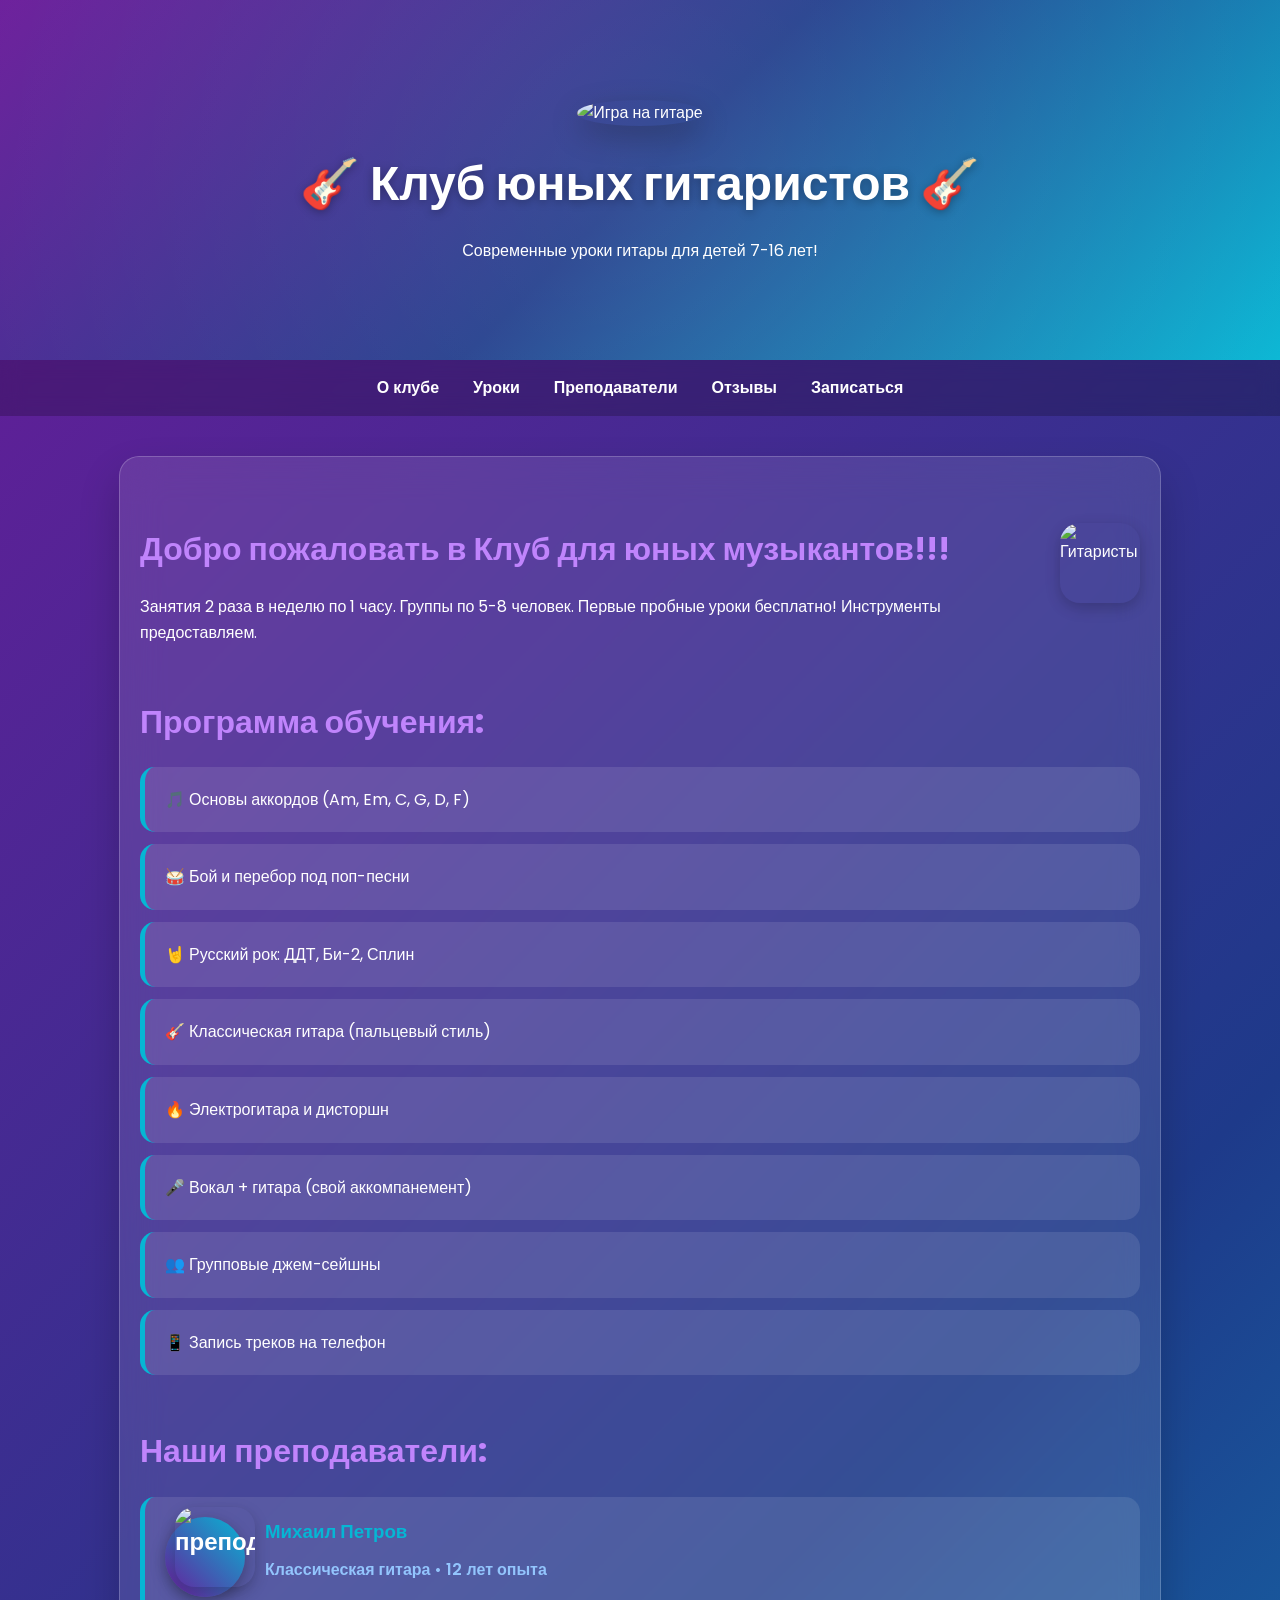
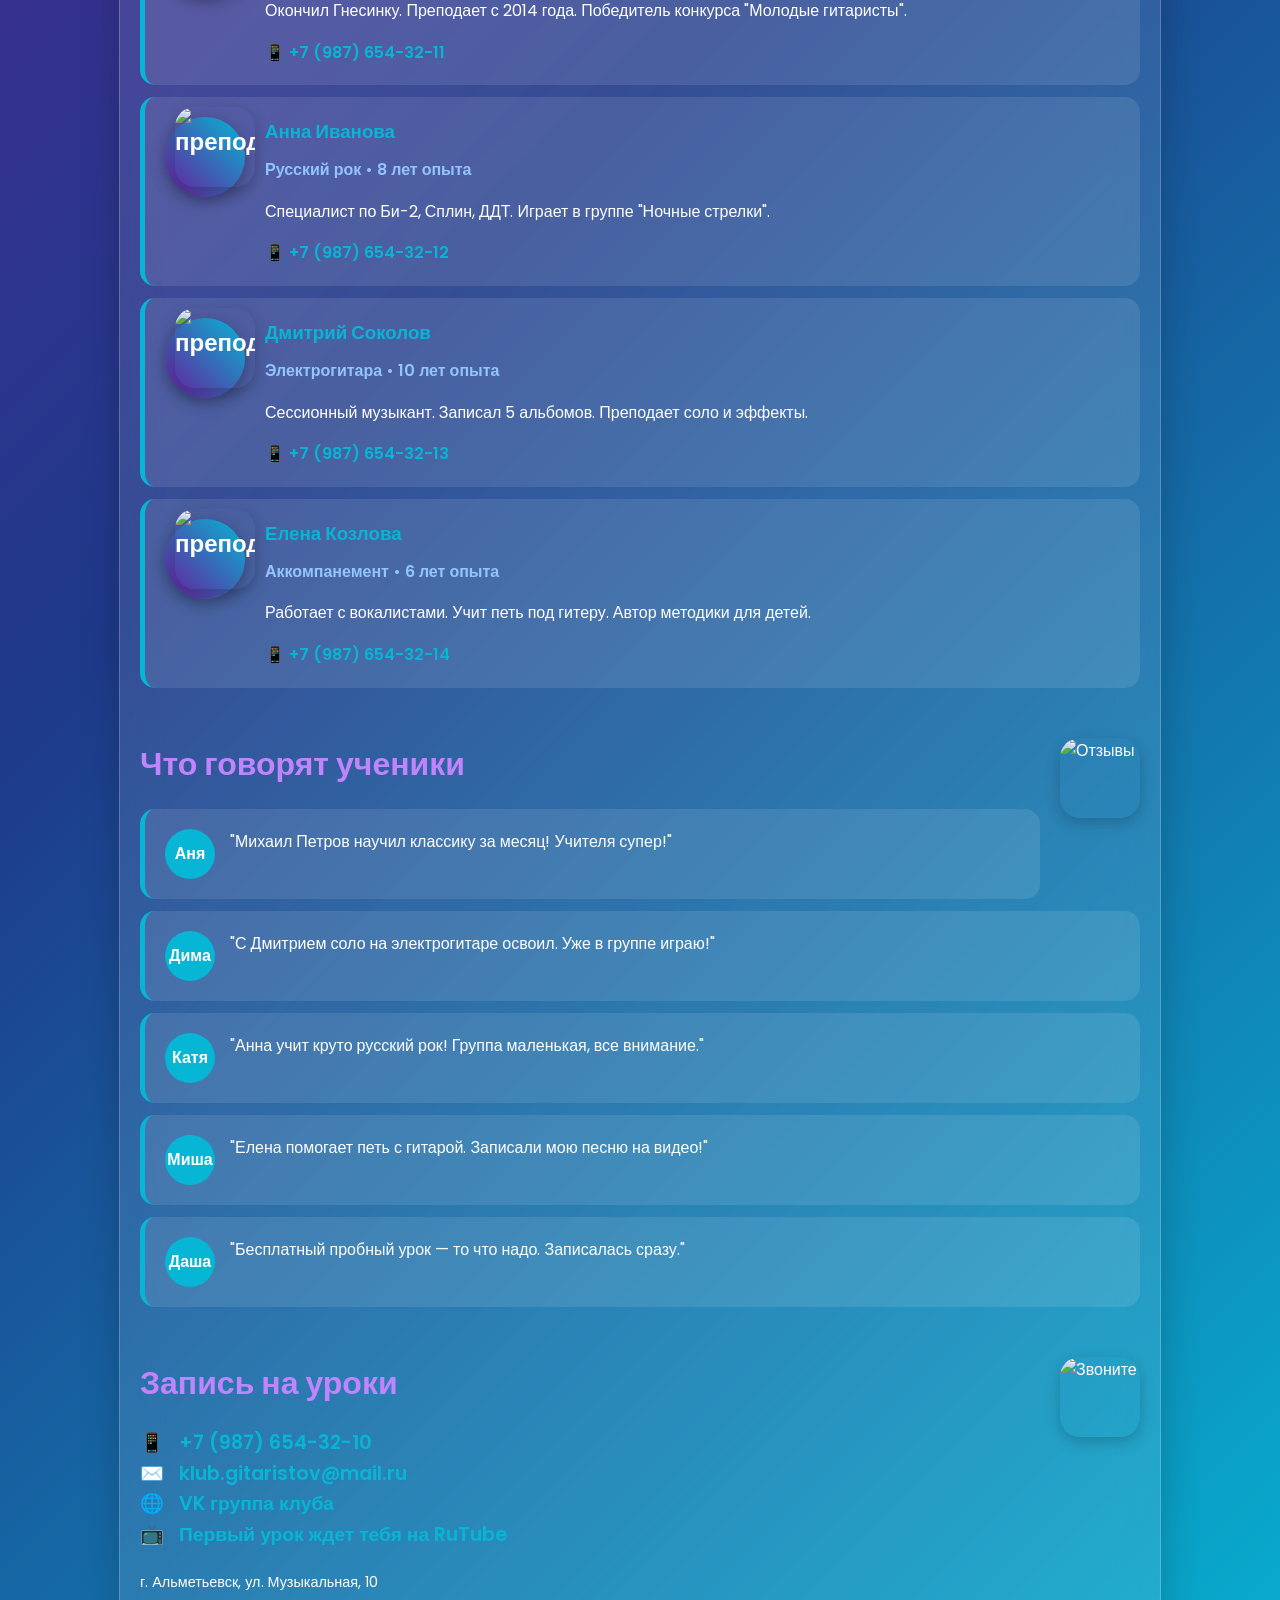
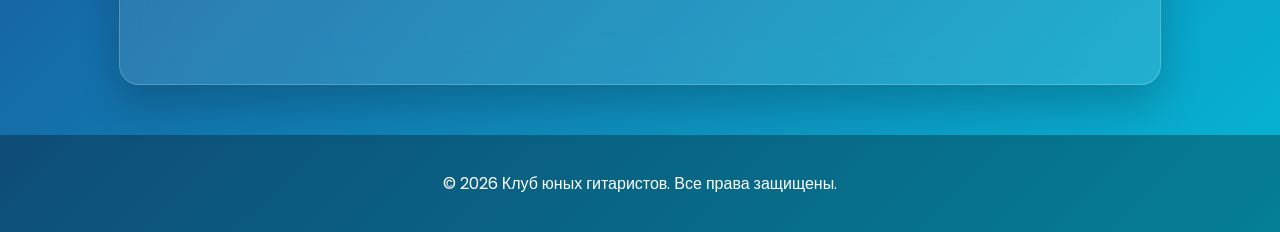
==== index.html @ 3443efaf "Add files via upload" ====
<!DOCTYPE html>
<html lang="ru">
<head>
    <meta charset="UTF-8">
    <meta name="viewport" content="width=device-width, initial-scale=1.0">
    <title>Клуб юных гитаристов</title>
    <link href="https://fonts.googleapis.com/css2?family=Poppins:wght@300;400;600;700&display=swap" rel="stylesheet">
    <link rel="stylesheet" href="./style.css">
 </head>
<body>
    <header>
        <img src="2026-03-13_22-54-46.png" alt="Игра на гитаре" class="hero-gif">
        <h1>🎸 Клуб юных гитаристов 🎸</h1>
        <p>Современные уроки гитары для детей 7-16 лет!</p>
    </header>
    
    <nav>
        <a href="#about">О клубе</a>
        <a href="#lessons">Уроки</a>
        <a href="#teachers">Преподаватели</a>
        <a href="#reviews">Отзывы</a>
        <a href="#contact">Записаться</a>
    </nav>
    
    <div class="container">
        <section id="about">
            <img src="guitar.png" alt="Гитаристы" class="section-icon">
            <h2>Добро пожаловать в Клуб для юных музыкантов!!!</h2>
            <p> Занятия 2 раза в неделю по 1 часу. Группы по 5-8 человек. Первые пробные уроки бесплатно! Инструменты предоставляем.</p>
        </section>
        
        <section id="lessons">
            <h2>Программа обучения: </h2>
            <ul>
                <li>🎵 Основы аккордов (Am, Em, C, G, D, F)</li>
                <li>🥁 Бой и перебор под поп-песни</li>
                <li>🤘 Русский рок: ДДТ, Би-2, Сплин</li>
                <li>🎸 Классическая гитара (пальцевый стиль)</li>
                <li>🔥 Электрогитара и дисторшн</li>
                <li>🎤 Вокал + гитара (свой аккомпанемент)</li>
                <li>👥 Групповые джем-сейшны</li>
                <li>📱 Запись треков на телефон</li>
            </ul>
        </section>
        
        <section id="teachers" class="teachers">

            <h2>Наши преподаватели:</h2>
            <ul>
                <li class="teacher">
                    <div class="teacher-avatar"> <img src="учитель" alt="препод" class="section-icon"></div>
                    <div class="teacher-info">
                        <h3>Михаил Петров</h3>
                        <div class="teacher-specialty">Классическая гитара • 12 лет опыта</div>
                        <p>Окончил Гнесинку. Преподает с 2014 года. Победитель конкурса "Молодые гитаристы".</p>
                        <div class="teacher-contact">📱 <a href="tel:+79876543211">+7 (987) 654-32-11</a></div>
                    </div>
                </li>
                <li class="teacher">
                    <div class="teacher-avatar"> <img src="2026-03-13_23-21-17.png" alt="препод" class="section-icon"></div>
                    <div class="teacher-info">
                        <h3>Анна Иванова</h3>
                        <div class="teacher-specialty">Русский рок • 8 лет опыта</div>
                        <p>Специалист по Би-2, Сплин, ДДТ. Играет в группе "Ночные стрелки".</p>
                        <div class="teacher-contact">📱 <a href="tel:+79876543212">+7 (987) 654-32-12</a></div>
                    </div>
                </li>
                <li class="teacher">
                    <div class="teacher-avatar"> <img src="diploma.webp" alt="препод" class="section-icon"></div>
                    <div class="teacher-info">
                        <h3>Дмитрий Соколов</h3>
                        <div class="teacher-specialty">Электрогитара • 10 лет опыта</div>
                        <p>Сессионный музыкант. Записал 5 альбомов. Преподает соло и эффекты.</p>
                        <div class="teacher-contact">📱 <a href="tel:+79876543213">+7 (987) 654-32-13</a></div>
                    </div>
                </li>
                <li class="teacher">
                    <div class="teacher-avatar"><img src="2026-03-13_23-23-14.png" alt="препод" class="section-icon"></div>
                    <div class="teacher-info">
                        <h3>Елена Козлова</h3>
                        <div class="teacher-specialty">Аккомпанемент • 6 лет опыта</div>
                        <p>Работает с вокалистами. Учит петь под гитеру. Автор методики для детей.</p>
                        <div class="teacher-contact">📱 <a href="tel:+79876543214">+7 (987) 654-32-14</a></div>
                    </div>
                </li>
            </ul>
        </section>
        
        <section id="reviews" class="reviews">
            <img src="2026-03-13_23-25-51.png" alt="Отзывы" class="section-icon">
            <h2>Что говорят ученики </h2>
            <ul>
                <li>
                    <div class="avatar">Аня</div>
                    <div>"Михаил Петров научил классику за месяц! Учителя супер!"</div>
                </li>
                <li>
                    <div class="avatar">Дима</div>
                    <div>"С Дмитрием соло на электрогитаре освоил. Уже в группе играю!"</div>
                </li>
                <li>
                    <div class="avatar">Катя</div>
                    <div>"Анна учит круто русский рок! Группа маленькая, все внимание."</div>
                </li>
                <li>
                    <div class="avatar">Миша</div>
                    <div>"Елена помогает петь с гитарой. Записали мою песню на видео!"</div>
                </li>
                <li>
                    <div class="avatar">Даша</div>
                    <div>"Бесплатный пробный урок — то что надо. Записалась сразу."</div>
                </li>
            </ul>
        </section>
        
        <section id="contact">
            <img src="be64d8192923ea195457f5225256c4e55a5cf8622889a5df0e7a32a236cbfb42.gif" alt="Звоните" class="section-icon">
            <h2>Запись на уроки</h2>
            <div class="contact-item">
                📱 <a href="tel:+79876543210">+7 (987) 654-32-10</a>
            </div>
            <div class="contact-item">
                ✉️ <a href="mailto:klub.gitaristov@mail.ru">klub.gitaristov@mail.ru</a>
            </div>
            <div class="contact-item">
                🌐 <a href="https://vk.com/young_guitarists" target="_blank">VK группа клуба</a>
            </div>
            <div class="contact-item">
                📺 <a href="https://rutube.ru/video/31aaf0fa95328f7181f732f80e851cb1/?r=wd" target="_blank">Первый урок ждет тебя на RuTube</a>
            </div>
            <p style="margin-top: 20px; font-size: 0.9em;">г. Альметьевск, ул. Музыкальная, 10</p>
        </section>
    </div>
    
    <footer>
        <p>&copy; 2026 Клуб юных гитаристов. Все права защищены.</p>
    </footer>
</body>
</html>
---- style.css ----
:root {
            --purple: #6a1b9a;
            --blue: #1e3a8a;
            --cyan: #06b6d4;
            --light-purple: #c084fc;
            --light-blue: #93c5fd;
            --gradient: linear-gradient(135deg, var(--purple), var(--blue), var(--cyan));
        }
        body {
            font-family: 'Poppins', sans-serif;
            margin: 0;
            padding: 0;
            background: var(--gradient);
            color: white;
            line-height: 1.6;
        }
        header {
            text-align: center;
            padding: 80px 20px;
            background: var(--gradient);
            position: relative;
            overflow: hidden;
        }
        .hero-gif {
            width: 200px;
            height: 200px;
            margin: 20px auto;
            border-radius: 50%;
            box-shadow: 0 10px 30px rgba(0,0,0,0.3);
        }
        header::before {
            content: '';
            position: absolute;
            top: -50%;
            left: -50%;
            width: 200%;
            height: 200%;
            background: radial-gradient(circle, rgba(255,255,255,0.1) 0%, transparent 70%);
            animation: rotate 20s linear infinite;
        }
        @keyframes rotate {
            0% { transform: rotate(0deg); }
            100% { transform: rotate(360deg); }
        }
        header h1 {
            font-size: 3em;
            margin: 0;
            text-shadow: 0 2px 10px rgba(0,0,0,0.3);
            position: relative;
            z-index: 1;
        }
        nav {
            background: rgba(0,0,0,0.2);
            backdrop-filter: blur(10px);
            padding: 15px;
            text-align: center;
            position: sticky;
            top: 0;
            z-index: 10;
        }
        nav a {
            color: white;
            text-decoration: none;
            margin: 0 15px;
            font-weight: 600;
            font-size: 1em;
            transition: all 0.3s ease;
            border-bottom: 2px solid transparent;
        }
        nav a:hover {
            color: var(--cyan);
            border-bottom-color: var(--cyan);
            transform: translateY(-2px);
        }
        .container {
            max-width: 1000px;
            margin: 40px auto;
            padding: 40px 20px;
            background: rgba(255,255,255,0.1);
            backdrop-filter: blur(20px);
            border-radius: 20px;
            box-shadow: 0 20px 40px rgba(0,0,0,0.2);
            border: 1px solid rgba(255,255,255,0.2);
        }
        section {
            margin-bottom: 50px;
            opacity: 0;
            transform: translateY(30px);
            animation: fadeInUp 0.8s ease forwards;
        }
        section:nth-child(1) { animation-delay: 0.1s; }
        section:nth-child(2) { animation-delay: 0.2s; }
        section:nth-child(3) { animation-delay: 0.3s; }
        section:nth-child(4) { animation-delay: 0.4s; }
        section:nth-child(5) { animation-delay: 0.5s; }
        @keyframes fadeInUp {
            to { opacity: 1; transform: translateY(0); }
        }
        h2 {
            font-size: 2em;
            margin-bottom: 20px;
            background: var(--light-purple);
            -webkit-background-clip: text;
            -webkit-text-fill-color: transparent;
            background-clip: text;
        }
        .section-icon {
            width: 80px;
            height: 80px;
            float: right;
            margin: 0 0 20px 20px;
            border-radius: 20px;
            box-shadow: 0 5px 15px rgba(0,0,0,0.2);
        }
        ul {
            list-style: none;
            padding: 0;
        }
        ul li {
            background: rgba(255,255,255,0.1);
            margin: 12px 0;
            padding: 20px;
            border-radius: 15px;
            border-left: 5px solid var(--cyan);
            transition: all 0.3s ease;
            backdrop-filter: blur(10px);
        }
        ul li:hover {
            transform: translateX(10px);
            box-shadow: 0 10px 25px rgba(0,0,0,0.2);
        }
        .teacher {
            display: flex;
            align-items: flex-start;
            gap: 20px;
        }
        .teacher-avatar {
            width: 80px;
            height: 80px;
            border-radius: 50%;
            background: linear-gradient(45deg, var(--purple), var(--cyan));
            display: flex;
            align-items: center;
            justify-content: center;
            font-size: 1.5em;
            font-weight: bold;
            flex-shrink: 0;
            box-shadow: 0 5px 15px rgba(0,0,0,0.3);
        }
        .teacher-info h3 {
            margin: 0 0 10px 0;
            color: var(--cyan);
        }
        .teacher-specialty {
            font-weight: 600;
            color: var(--light-blue);
            margin-bottom: 10px;
        }
        .teacher-contact a {
            color: var(--cyan);
            text-decoration: none;
            font-weight: 600;
        }
        .teacher-contact a:hover {
            text-shadow: 0 0 10px var(--cyan);
        }
        .reviews li {
            display: flex;
            align-items: flex-start;
            gap: 15px;
        }
        .reviews .avatar {
            width: 50px;
            height: 50px;
            border-radius: 50%;
            background: var(--cyan);
            display: flex;
            align-items: center;
            justify-content: center;
            font-weight: bold;
            flex-shrink: 0;
        }
        .contact-item {
            display: flex;
            align-items: center;
            gap: 15px;
            font-size: 1.2em;
        }
        .contact-item a {
            color: var(--cyan);
            text-decoration: none;
            font-weight: 600;
            transition: color 0.3s;
        }
        .contact-item a:hover {
            color: white;
            text-shadow: 0 0 10px var(--cyan);
        }
        footer {
            background: rgba(0,0,0,0.3);
            text-align: center;
            padding: 20px;
            margin-top: 50px;
        }
        @media (max-width: 768px) {
            .hero-gif { width: 150px; height: 150px; }
            header h1 { font-size: 2em; }
            nav a { display: block; margin: 10px 0; }
            .container { margin: 20px; padding: 20px; }
            .section-icon { float: none; display: block; margin: 0 auto 20px; width: 60px; height: 60px; }
            .teacher, .reviews li { flex-direction: column; align-items: center; text-align: center; }
            .teacher-avatar { width: 60px; height: 60px; font-size: 1.2em; }
        }
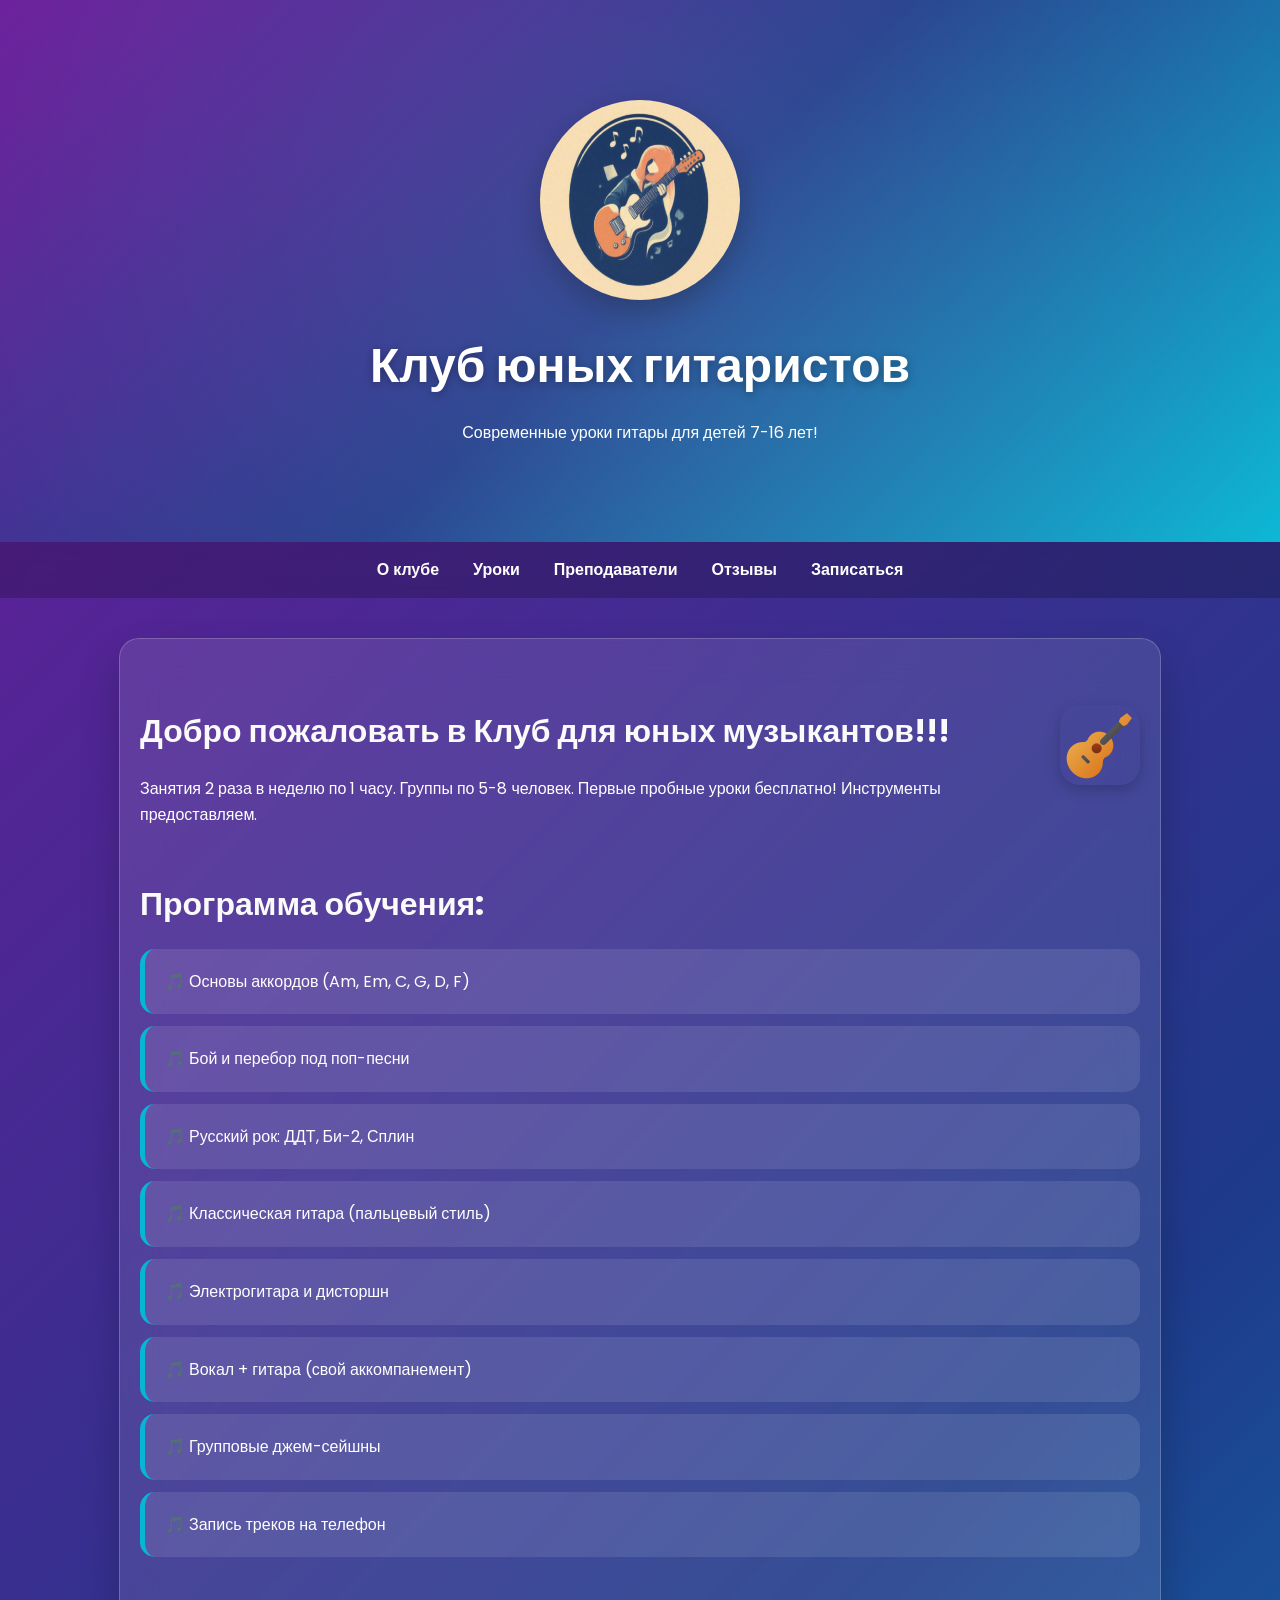
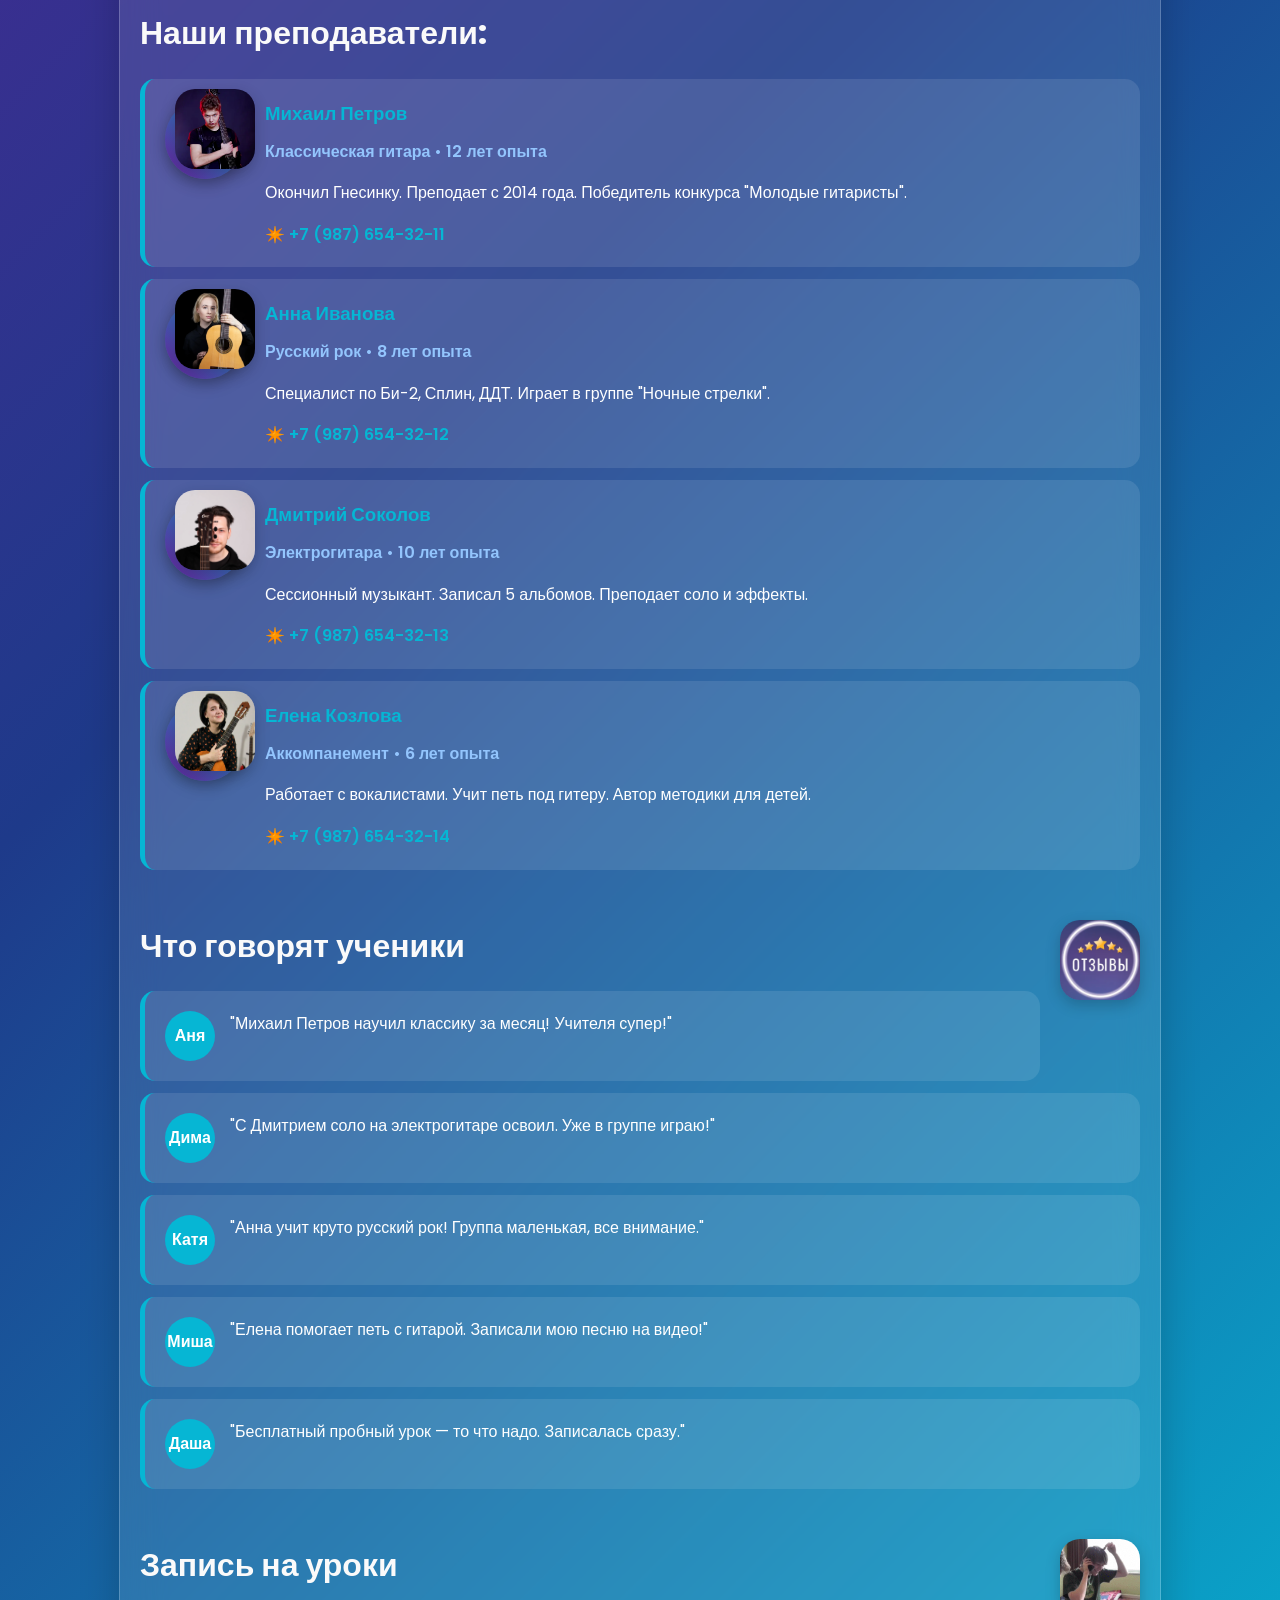
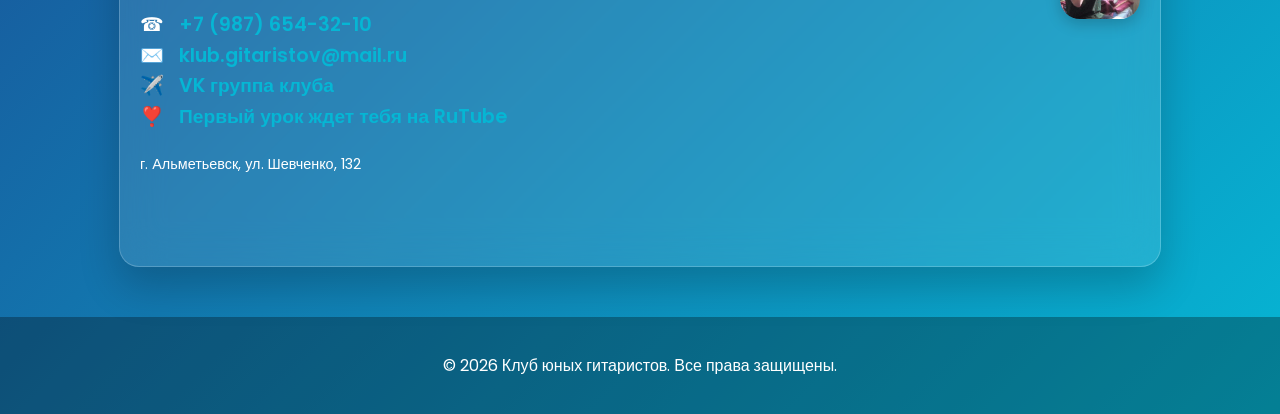
==== commit e78efd31: "обноваа!!!!!!!!" ====
--- a/index.html
+++ b/index.html
@@ -9,8 +9,8 @@
  </head>
 <body>
     <header>
-        <img src="2026-03-13_22-54-46.png" alt="Игра на гитаре" class="hero-gif">
-        <h1>🎸 Клуб юных гитаристов 🎸</h1>
+        <img src="/img/2026-03-13_22-54-46.png" alt="Игра на гитаре" class="hero-gif">
+        <h1>Клуб юных гитаристов</h1>
         <p>Современные уроки гитары для детей 7-16 лет!</p>
     </header>
     
@@ -24,7 +24,7 @@
     
     <div class="container">
         <section id="about">
-            <img src="guitar.png" alt="Гитаристы" class="section-icon">
+            <img src="/img/guitar.png" alt="Гитаристы" class="section-icon">
             <h2>Добро пожаловать в Клуб для юных музыкантов!!!</h2>
             <p> Занятия 2 раза в неделю по 1 часу. Группы по 5-8 человек. Первые пробные уроки бесплатно! Инструменты предоставляем.</p>
         </section>
@@ -33,13 +33,13 @@
             <h2>Программа обучения: </h2>
             <ul>
                 <li>🎵 Основы аккордов (Am, Em, C, G, D, F)</li>
-                <li>🥁 Бой и перебор под поп-песни</li>
-                <li>🤘 Русский рок: ДДТ, Би-2, Сплин</li>
-                <li>🎸 Классическая гитара (пальцевый стиль)</li>
-                <li>🔥 Электрогитара и дисторшн</li>
-                <li>🎤 Вокал + гитара (свой аккомпанемент)</li>
-                <li>👥 Групповые джем-сейшны</li>
-                <li>📱 Запись треков на телефон</li>
+                <li>🎵 Бой и перебор под поп-песни</li>
+                <li>🎵 Русский рок: ДДТ, Би-2, Сплин</li>
+                <li>🎵 Классическая гитара (пальцевый стиль)</li>
+                <li>🎵 Электрогитара и дисторшн</li>
+                <li>🎵 Вокал + гитара (свой аккомпанемент)</li>
+                <li>🎵 Групповые джем-сейшны</li>
+                <li>🎵 Запись треков на телефон</li>
             </ul>
         </section>
         
@@ -48,46 +48,46 @@
             <h2>Наши преподаватели:</h2>
             <ul>
                 <li class="teacher">
-                    <div class="teacher-avatar"> <img src="учитель" alt="препод" class="section-icon"></div>
+                    <div class="teacher-avatar"> <img src="/img/Screenshot_20260326_104115.png" alt="препод" class="section-icon"></div>
                     <div class="teacher-info">
                         <h3>Михаил Петров</h3>
                         <div class="teacher-specialty">Классическая гитара • 12 лет опыта</div>
                         <p>Окончил Гнесинку. Преподает с 2014 года. Победитель конкурса "Молодые гитаристы".</p>
-                        <div class="teacher-contact">📱 <a href="tel:+79876543211">+7 (987) 654-32-11</a></div>
+                        <div class="teacher-contact">✴️ <a href="tel:+79876543211">+7 (987) 654-32-11</a></div>
                     </div>
                 </li>
                 <li class="teacher">
-                    <div class="teacher-avatar"> <img src="2026-03-13_23-21-17.png" alt="препод" class="section-icon"></div>
+                    <div class="teacher-avatar"> <img src="/img/2026-03-13_23-21-17.png" alt="препод" class="section-icon"></div>
                     <div class="teacher-info">
                         <h3>Анна Иванова</h3>
                         <div class="teacher-specialty">Русский рок • 8 лет опыта</div>
                         <p>Специалист по Би-2, Сплин, ДДТ. Играет в группе "Ночные стрелки".</p>
-                        <div class="teacher-contact">📱 <a href="tel:+79876543212">+7 (987) 654-32-12</a></div>
+                        <div class="teacher-contact">✴️ <a href="tel:+79876543212">+7 (987) 654-32-12</a></div>
                     </div>
                 </li>
                 <li class="teacher">
-                    <div class="teacher-avatar"> <img src="diploma.webp" alt="препод" class="section-icon"></div>
+                    <div class="teacher-avatar"> <img src="/img/diploma.webp" alt="препод" class="section-icon"></div>
                     <div class="teacher-info">
                         <h3>Дмитрий Соколов</h3>
                         <div class="teacher-specialty">Электрогитара • 10 лет опыта</div>
                         <p>Сессионный музыкант. Записал 5 альбомов. Преподает соло и эффекты.</p>
-                        <div class="teacher-contact">📱 <a href="tel:+79876543213">+7 (987) 654-32-13</a></div>
+                        <div class="teacher-contact">✴️ <a href="tel:+79876543213">+7 (987) 654-32-13</a></div>
                     </div>
                 </li>
                 <li class="teacher">
-                    <div class="teacher-avatar"><img src="2026-03-13_23-23-14.png" alt="препод" class="section-icon"></div>
+                    <div class="teacher-avatar"><img src="/img/2026-03-13_23-23-14.png" alt="препод" class="section-icon"></div>
                     <div class="teacher-info">
                         <h3>Елена Козлова</h3>
                         <div class="teacher-specialty">Аккомпанемент • 6 лет опыта</div>
                         <p>Работает с вокалистами. Учит петь под гитеру. Автор методики для детей.</p>
-                        <div class="teacher-contact">📱 <a href="tel:+79876543214">+7 (987) 654-32-14</a></div>
+                        <div class="teacher-contact">✴️ <a href="tel:+79876543214">+7 (987) 654-32-14</a></div>
                     </div>
                 </li>
             </ul>
         </section>
         
         <section id="reviews" class="reviews">
-            <img src="2026-03-13_23-25-51.png" alt="Отзывы" class="section-icon">
+            <img src="/img/2026-03-13_23-25-51.png" alt="Отзывы" class="section-icon">
             <h2>Что говорят ученики </h2>
             <ul>
                 <li>
@@ -114,21 +114,21 @@
         </section>
         
         <section id="contact">
-            <img src="be64d8192923ea195457f5225256c4e55a5cf8622889a5df0e7a32a236cbfb42.gif" alt="Звоните" class="section-icon">
+            <img src="/img/be64d8192923ea195457f5225256c4e55a5cf8622889a5df0e7a32a236cbfb42.gif" alt="Звоните" class="section-icon">
             <h2>Запись на уроки</h2>
             <div class="contact-item">
-                📱 <a href="tel:+79876543210">+7 (987) 654-32-10</a>
+                ☎ <a href="tel:+79876543210">+7 (987) 654-32-10</a>
             </div>
             <div class="contact-item">
                 ✉️ <a href="mailto:klub.gitaristov@mail.ru">klub.gitaristov@mail.ru</a>
             </div>
             <div class="contact-item">
-                🌐 <a href="https://vk.com/young_guitarists" target="_blank">VK группа клуба</a>
+                ✈️ <a href="https://vk.com/young_guitarists" target="_blank">VK группа клуба</a>
             </div>
             <div class="contact-item">
-                📺 <a href="https://rutube.ru/video/31aaf0fa95328f7181f732f80e851cb1/?r=wd" target="_blank">Первый урок ждет тебя на RuTube</a>
+                ❣️ <a href="https://rutube.ru/video/31aaf0fa95328f7181f732f80e851cb1/?r=wd" target="_blank">Первый урок ждет тебя на RuTube</a>
             </div>
-            <p style="margin-top: 20px; font-size: 0.9em;">г. Альметьевск, ул. Музыкальная, 10</p>
+            <p style="margin-top: 20px; font-size: 0.9em;">г. Альметьевск, ул. Шевченко, 132</p>
         </section>
     </div>
     
--- a/style.css
+++ b/style.css
@@ -2,7 +2,7 @@
             --purple: #6a1b9a;
             --blue: #1e3a8a;
             --cyan: #06b6d4;
-            --light-purple: #c084fc;
+            --light-purple: #fafafa;
             --light-blue: #93c5fd;
             --gradient: linear-gradient(135deg, var(--purple), var(--blue), var(--cyan));
         }
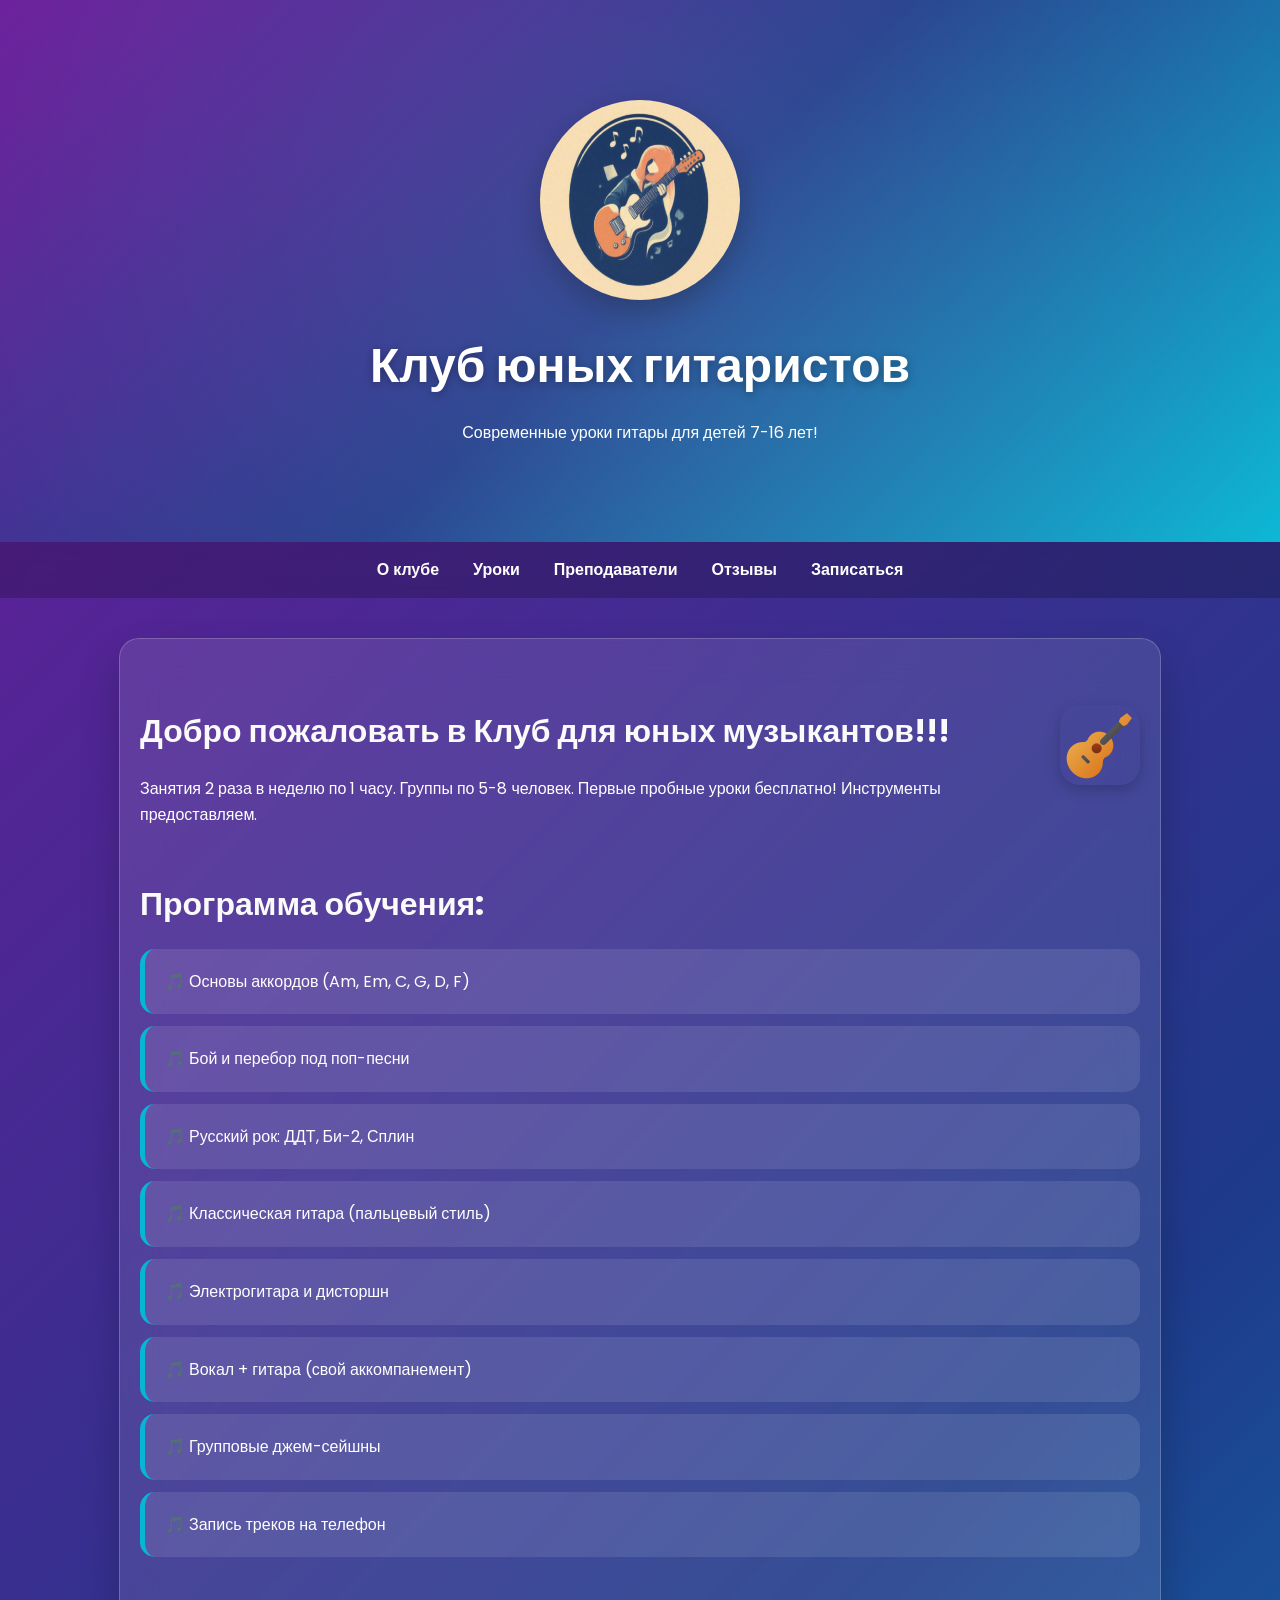
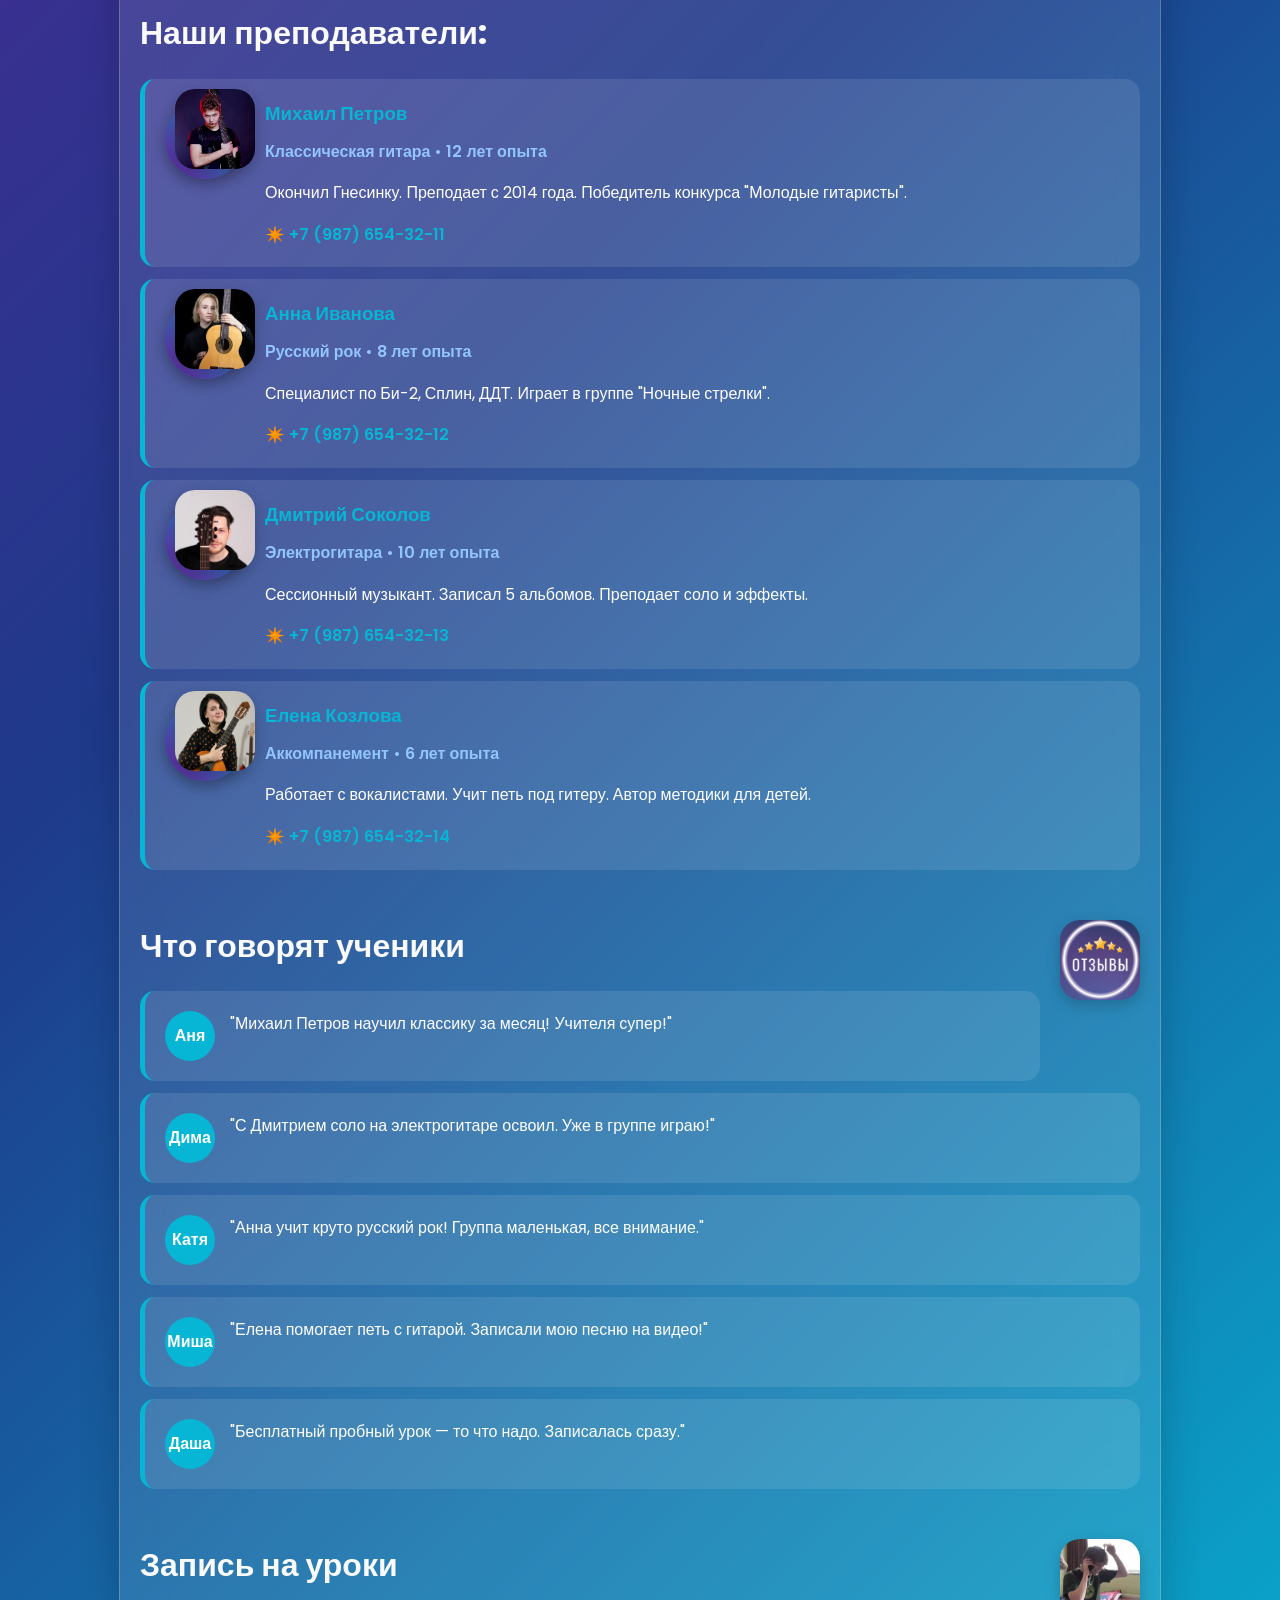
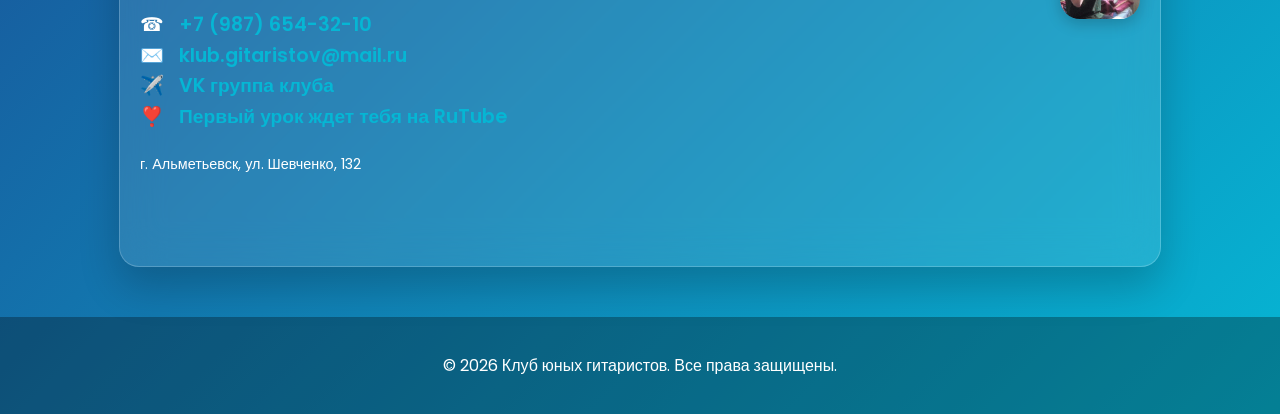
==== commit bbbdb801: "index.html" ====
--- a/index.html
+++ b/index.html
@@ -9,7 +9,7 @@
  </head>
 <body>
     <header>
-        <img src="/img/2026-03-13_22-54-46.png" alt="Игра на гитаре" class="hero-gif">
+        <img src="img/2026-03-13_22-54-46.png" alt="Игра на гитаре" class="hero-gif">
         <h1>Клуб юных гитаристов</h1>
         <p>Современные уроки гитары для детей 7-16 лет!</p>
     </header>
@@ -24,7 +24,7 @@
     
     <div class="container">
         <section id="about">
-            <img src="/img/guitar.png" alt="Гитаристы" class="section-icon">
+            <img src="img/guitar.png" alt="Гитаристы" class="section-icon">
             <h2>Добро пожаловать в Клуб для юных музыкантов!!!</h2>
             <p> Занятия 2 раза в неделю по 1 часу. Группы по 5-8 человек. Первые пробные уроки бесплатно! Инструменты предоставляем.</p>
         </section>
@@ -48,7 +48,7 @@
             <h2>Наши преподаватели:</h2>
             <ul>
                 <li class="teacher">
-                    <div class="teacher-avatar"> <img src="/img/Screenshot_20260326_104115.png" alt="препод" class="section-icon"></div>
+                    <div class="teacher-avatar"> <img src="img/Screenshot_20260326_104115.png" alt="препод" class="section-icon"></div>
                     <div class="teacher-info">
                         <h3>Михаил Петров</h3>
                         <div class="teacher-specialty">Классическая гитара • 12 лет опыта</div>
@@ -57,7 +57,7 @@
                     </div>
                 </li>
                 <li class="teacher">
-                    <div class="teacher-avatar"> <img src="/img/2026-03-13_23-21-17.png" alt="препод" class="section-icon"></div>
+                    <div class="teacher-avatar"> <img src="img/2026-03-13_23-21-17.png" alt="препод" class="section-icon"></div>
                     <div class="teacher-info">
                         <h3>Анна Иванова</h3>
                         <div class="teacher-specialty">Русский рок • 8 лет опыта</div>
@@ -66,7 +66,7 @@
                     </div>
                 </li>
                 <li class="teacher">
-                    <div class="teacher-avatar"> <img src="/img/diploma.webp" alt="препод" class="section-icon"></div>
+                    <div class="teacher-avatar"> <img src="img/diploma.webp" alt="препод" class="section-icon"></div>
                     <div class="teacher-info">
                         <h3>Дмитрий Соколов</h3>
                         <div class="teacher-specialty">Электрогитара • 10 лет опыта</div>
@@ -75,7 +75,7 @@
                     </div>
                 </li>
                 <li class="teacher">
-                    <div class="teacher-avatar"><img src="/img/2026-03-13_23-23-14.png" alt="препод" class="section-icon"></div>
+                    <div class="teacher-avatar"><img src="img/2026-03-13_23-23-14.png" alt="препод" class="section-icon"></div>
                     <div class="teacher-info">
                         <h3>Елена Козлова</h3>
                         <div class="teacher-specialty">Аккомпанемент • 6 лет опыта</div>
@@ -87,7 +87,7 @@
         </section>
         
         <section id="reviews" class="reviews">
-            <img src="/img/2026-03-13_23-25-51.png" alt="Отзывы" class="section-icon">
+            <img src="img/2026-03-13_23-25-51.png" alt="Отзывы" class="section-icon">
             <h2>Что говорят ученики </h2>
             <ul>
                 <li>
@@ -114,7 +114,7 @@
         </section>
         
         <section id="contact">
-            <img src="/img/be64d8192923ea195457f5225256c4e55a5cf8622889a5df0e7a32a236cbfb42.gif" alt="Звоните" class="section-icon">
+            <img src="img/be64d8192923ea195457f5225256c4e55a5cf8622889a5df0e7a32a236cbfb42.gif" alt="Звоните" class="section-icon">
             <h2>Запись на уроки</h2>
             <div class="contact-item">
                 ☎ <a href="tel:+79876543210">+7 (987) 654-32-10</a>
